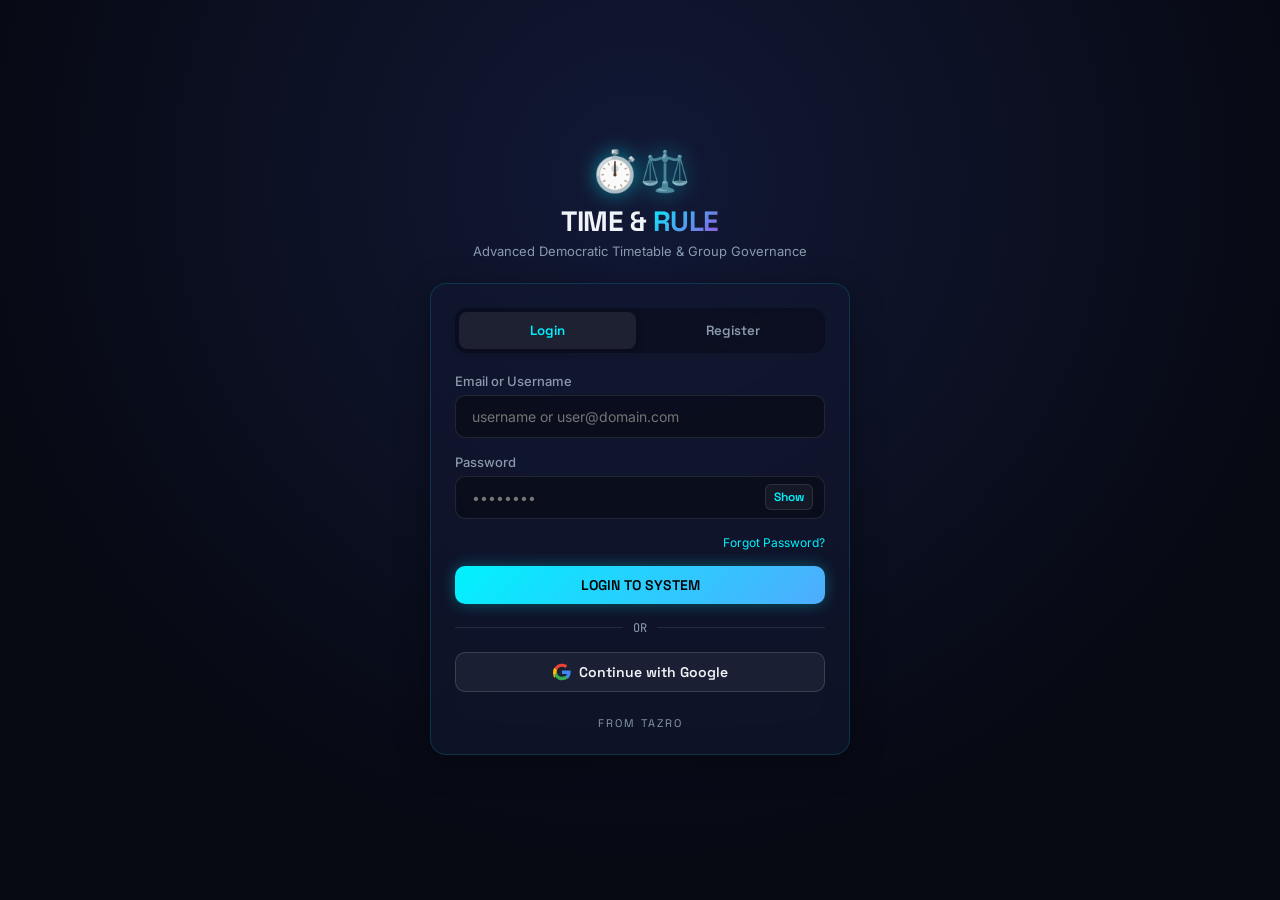
==== Public/index.html @ 122e426e "Add files via upload" ====
<!DOCTYPE html>
<html lang="en">
<head>
    <meta charset="UTF-8">
    <meta name="viewport" content="width=device-width, initial-scale=1.0, maximum-scale=1.0, user-scalable=no">
    <title>TIME & RULE</title>
    <link rel="preconnect" href="https://fonts.googleapis.com">
    <link rel="preconnect" href="https://fonts.gstatic.com" crossorigin>
    <link href="https://fonts.googleapis.com/css2?family=Inter:wght@300;400;500;600;700&family=JetBrains+Mono:wght@400;500;700&family=Space+Grotesk:wght@500;700&display=swap" rel="stylesheet">
    <link rel="stylesheet" href="style.css">
</head>
<body>
    <!-- Global Loading Overlay -->
    <div id="global-loader" class="loader-overlay hidden">
        <div class="loader-spinner"></div>
        <p>Processing...</p>
    </div>

    <!-- Network Offline Overlay -->
    <div id="network-overlay" class="network-overlay hidden">
        <div style="text-align:center; padding:20px;">
            <h1 style="color:var(--accent-danger); font-size:32px; margin-bottom:10px;">CONNECTION LOST</h1>
            <p style="color:var(--text-muted);">Please check your internet connection. Unable to reach TIME & RULE servers.</p>
        </div>
    </div>

    <!-- Toast Notification Container -->
    <div id="toast-container"></div>

    <!-- Modal System Container -->
    <div id="modal-backdrop" class="modal-backdrop hidden">
        <div id="modal-box" class="glass-modal"></div>
    </div>

    <!-- AUTHENTICATION VIEW -->
    <div id="auth-view" class="view-container active">
        <div class="auth-wrapper">
            <div class="auth-header">
                <div class="brand-logo">⏱️⚖️</div>
                <h1>TIME & <span class="gradient-text">RULE</span></h1>
                <p>Advanced Democratic Timetable & Group Governance</p>
            </div>
            
            <div class="glass-card auth-card">
                <div class="auth-tabs">
                    <button type="button" class="tab-btn active" data-target="login-form">Login</button>
                    <button type="button" class="tab-btn" data-target="register-form">Register</button>
                </div>

                <!-- Login Form -->
                <form id="login-form" class="auth-form active" onsubmit="event.preventDefault();">
                    <div class="input-group">
                        <label>Email or Username</label>
                        <input type="text" id="login-email" required placeholder="username or user@domain.com">
                    </div>
                    <div class="input-group">
                        <label>Password</label>
                        <div class="password-field-wrapper">
                            <input type="password" id="login-password" required placeholder="••••••••">
                            <button type="button" class="toggle-pass-btn" onclick="togglePasswordVisibility('login-password', this)">Show</button>
                        </div>
                    </div>
                    <div class="auth-actions-row">
                        <a href="#" id="forgot-password-link">Forgot Password?</a>
                    </div>
                    <button type="submit" class="futuristic-btn primary full-width">LOGIN TO SYSTEM</button>
                    <div class="divider"><span>OR</span></div>
                    <button type="button" id="google-login-btn" class="futuristic-btn secondary full-width">
                        <svg class="google-icon" viewBox="0 0 24 24"><path fill="#EA4335" d="M12 5c1.6 0 3 .6 4.1 1.6l3.1-3.1C17.3 1.8 14.8 1 12 1 7.4 1 3.5 3.6 1.6 7.4l3.7 2.9C6.2 7.1 8.9 5 12 5z"/><path fill="#4285F4" d="M23.5 12.3c0-.8-.1-1.6-.2-2.3H12v4.5h6.5c-.3 1.5-1.1 2.8-2.4 3.7l3.7 2.9c2.2-2 3.7-5 3.7-8.8z"/><path fill="#FBBC05" d="M5.3 14.7c-.2-.7-.4-1.5-.4-2.7s.2-2 .4-2.7L1.6 6.4C.6 8.4 0 10.6 0 13s.6 4.6 1.6 6.6l3.7-2.9z"/><path fill="#34A853" d="M12 23c3.2 0 6-1.1 8-3l-3.7-2.9c-1.1.7-2.5 1.2-4.3 1.2-3.1 0-5.8-2.1-6.7-5.3L1.6 15.9C3.5 19.7 7.4 23 12 23z"/></svg>
                        Continue with Google
                    </button>
                </form>

                <!-- Register Form -->
                <form id="register-form" class="auth-form" onsubmit="event.preventDefault();">
                    <div class="input-group">
                        <label>Username <span class="hint">(3-20 chars, a-z, 0-9, _)</span></label>
                        <input type="text" id="reg-username" required placeholder="rahul_01">
                        <span id="username-status" class="validation-feedback"></span>
                    </div>
                    <div class="input-group">
                        <label>Display Name</label>
                        <input type="text" id="reg-displayname" required placeholder="Rahul Sharma">
                    </div>
                    <div class="input-group">
                        <label>Email Address</label>
                        <input type="email" id="reg-email" required placeholder="user@domain.com">
                    </div>
                    <div class="input-group">
                        <label>Password</label>
                        <div class="password-field-wrapper">
                            <input type="password" id="reg-password" required placeholder="••••••••">
                            <button type="button" class="toggle-pass-btn" onclick="togglePasswordVisibility('reg-password', this)">Show</button>
                        </div>
                    </div>
                    <div class="input-group">
                        <label>Confirm Password</label>
                        <div class="password-field-wrapper">
                            <input type="password" id="reg-confirm" required placeholder="••••••••">
                            <button type="button" class="toggle-pass-btn" onclick="togglePasswordVisibility('reg-confirm', this)">Show</button>
                        </div>
                    </div>
                    <button type="submit" class="futuristic-btn primary full-width">INITIALIZE ACCOUNT</button>
                </form>

                <!-- Meta-Style PNG Brand Footer -->
                <div class="meta-brand-footer">
                    <img src="assets/brand-logo.png" alt="Brand Logo" onerror="this.style.display='none'">
                    <span>FROM TAZRO</span>
                </div>
            </div>
        </div>
    </div>

    <!-- MAIN APP VIEW (Protected) -->
    <div id="main-app-view" class="view-container">
        <!-- Desktop Sidebar Navigation -->
        <aside class="desktop-sidebar">
            <div class="sidebar-brand">
                <span>⏱️</span> <h2>TIME & RULE</h2>
            </div>
            <nav class="sidebar-nav">
                <button type="button" class="nav-item active" data-tab="home"><span>🏠</span> Home</button>
                <button type="button" class="nav-item" data-tab="search"><span>🔍</span> Search</button>
                <button type="button" class="nav-item" data-tab="groups"><span>👥</span> Groups</button>
                <button type="button" class="nav-item" data-tab="requests"><span>📋</span> Requests <span id="badge-requests" class="badge hidden">0</span></button>
                <button type="button" class="nav-item" data-tab="notifications"><span>🔔</span> Notifications <span id="badge-notifications" class="badge hidden">0</span></button>
                <button type="button" class="nav-item" data-tab="settings"><span>⚙️</span> Settings</button>
            </nav>
            <div class="sidebar-user" id="sidebar-user-card">
                <img id="sidebar-user-avatar" src="" alt="Avatar" onclick="openLightbox(userData?.photoURL)" style="cursor:pointer;">
                <div class="user-meta">
                    <h4 id="sidebar-user-name">Loading...</h4>
                    <p id="sidebar-user-handle">@username</p>
                </div>
            </div>
        </aside>

        <!-- Main Content Wrapper -->
        <main class="main-content-wrapper">
            <header class="app-topbar">
                <div class="topbar-left-cluster">
                    <div class="topbar-title" id="current-view-title">Dashboard</div>
                </div>
                <div class="topbar-right-cluster">
                    <div id="connection-status" class="connection-pill offline" title="Connection Status">
                        <span class="status-dot"></span>
                    </div>
                    <img id="topbar-corner-avatar" src="" alt="Profile" class="corner-avatar" title="My Profile" onclick="switchTab('settings')">
                </div>
            </header>

            <!-- Scrollable Tab Content Area -->
            <div class="tab-content-container">
                
                <!-- HOME TAB -->
                <section id="tab-home" class="tab-pane active">
                    <div class="welcome-banner glass-card">
                        <div>
                            <h2 id="welcome-heading">Welcome back</h2>
                            <p>Monitor your timetables, participate in democratic group votes, and track discipline.</p>
                        </div>
                        <div class="banner-actions">
                            <button type="button" id="btn-open-create-group" class="futuristic-btn primary">Create Group</button>
                            <button type="button" id="btn-open-join-group" class="futuristic-btn secondary">Join Group</button>
                        </div>
                    </div>

                    <div class="dashboard-grid">
                        <div class="dashboard-col">
                            <h3>My Active Groups</h3>
                            <div id="my-groups-list" class="cards-grid">
                                <div class="empty-state">No groups joined yet. Create or join one to begin.</div>
                            </div>
                        </div>
                    </div>
                </section>

                <!-- SEARCH TAB -->
                <section id="tab-search" class="tab-pane">
                    <h3>Search</h3>
                    <div class="glass-card" style="margin-top: 16px;">
                        <div class="input-group">
                            <input type="text" id="global-search-input" placeholder="Search people (username/name) or exact Group Name / 10-digit Group ID...">
                        </div>
                        <div class="search-filter-tabs">
                            <button type="button" class="search-filter-btn active" data-filter="all">All</button>
                            <button type="button" class="search-filter-btn" data-filter="people">People</button>
                            <button type="button" class="search-filter-btn" data-filter="groups">Groups</button>
                        </div>
                        <div id="global-search-results" class="vertical-stack" style="margin-top: 16px;">
                            <div class="empty-state">Type username, exact group name or 10-digit Group ID to explore.</div>
                        </div>
                    </div>
                </section>

                <!-- GROUPS TAB -->
                <section id="tab-groups" class="tab-pane">
                    <div id="groups-container"></div>
                </section>

                <!-- REQUESTS TAB -->
                <section id="tab-requests" class="tab-pane">
                    <h3>Request Box & Approvals</h3>
                    <div id="requests-list" class="vertical-stack">
                        <div class="empty-state">No pending requests found.</div>
                    </div>
                </section>

                <!-- NOTIFICATIONS TAB -->
                <section id="tab-notifications" class="tab-pane">
                    <div class="section-header-row">
                        <h3>Notifications</h3>
                        <button type="button" id="mark-all-read-btn" class="futuristic-btn small secondary">Mark all read</button>
                    </div>
                    <div id="notifications-list" class="vertical-stack">
                        <div class="empty-state">No notifications right now.</div>
                    </div>
                </section>

                <!-- SETTINGS TAB -->
                <section id="tab-settings" class="tab-pane">
                    <div id="settings-root-container"></div>
                </section>

            </div>
        </main>

        <!-- Mobile Bottom Navigation Bar -->
        <nav class="mobile-bottom-nav">
            <button type="button" class="mobile-nav-item active" data-tab="home"><span>🏠</span> Home</button>
            <button type="button" class="mobile-nav-item" data-tab="search"><span>🔍</span> Search</button>
            <button type="button" class="mobile-nav-item" data-tab="groups"><span>👥</span> Groups</button>
            <button type="button" class="mobile-nav-item" data-tab="requests"><span>📋</span> Requests <span id="mobile-badge-requests" class="badge hidden">0</span></button>
            <button type="button" class="mobile-nav-item" data-tab="notifications"><span>🔔</span> Alerts <span id="mobile-badge-notifications" class="badge hidden">0</span></button>
            <button type="button" class="mobile-nav-item" data-tab="settings"><span>⚙️</span> Settings</button>
        </nav>
    </div>

    <!-- Firebase SDK & App Logic -->
    <script type="module" src="config.js"></script>
    <script type="module" src="app.js"></script>
</body>
</html>
---- Public/style.css ----
/* ==========================================
   TIME & RULE - Futuristic CSS Theme
   ========================================== */

:root {
    --bg-primary: #070913;
    --bg-secondary: #0e1326;
    --bg-card: rgba(14, 19, 38, 0.7);
    --glass-bg: rgba(18, 24, 48, 0.65);
    --border-glass: rgba(0, 242, 254, 0.15);
    --border-glow: rgba(0, 242, 254, 0.4);
    
    --accent-cyan: #00f2fe;
    --accent-blue: #4facfe;
    --accent-purple: #9b51e0;
    --accent-danger: #ff4b5c;
    --accent-success: #00e676;
    --accent-warning: #ffb300;
    
    --text-main: #f0f4f8;
    --text-muted: #8a99ad;
    
    --font-sans: 'Inter', sans-serif;
    --font-heading: 'Space Grotesk', sans-serif;
    --font-mono: 'JetBrains Mono', monospace;
    
    --sidebar-width: 260px;
    --topbar-height: 70px;
    --transition: all 0.3s cubic-bezier(0.25, 0.8, 0.25, 1);
}

* {
    box-sizing: border-box;
    margin: 0;
    padding: 0;
}

body {
    background-color: var(--bg-primary);
    color: var(--text-main);
    font-family: var(--font-sans);
    min-height: 100vh;
    overflow-x: hidden;
}

h1, h2, h3, h4, h5, h6 {
    font-family: var(--font-heading);
    letter-spacing: -0.5px;
}

/* Global Loader Overlay */
.loader-overlay, .network-overlay {
    position: fixed;
    inset: 0;
    background: rgba(7, 9, 19, 0.88);
    backdrop-filter: blur(10px);
    z-index: 99999;
    display: flex;
    flex-direction: column;
    align-items: center;
    justify-content: center;
    gap: 16px;
    color: var(--accent-cyan);
    font-family: var(--font-heading);
}
.loader-spinner {
    width: 48px;
    height: 48px;
    border: 3px solid rgba(0, 242, 254, 0.2);
    border-top-color: var(--accent-cyan);
    border-radius: 50%;
    animation: spin 0.8s linear infinite;
}
@keyframes spin { to { transform: rotate(360deg); } }

/* Topbar Right Cluster & Connection Dot */
.topbar-right-cluster {
    display: flex;
    align-items: center;
    gap: 12px;
}
.connection-pill {
    display: flex;
    align-items: center;
    justify-content: center;
    width: 26px;
    height: 26px;
    border-radius: 50%;
    backdrop-filter: blur(10px);
    border: 1px solid rgba(255,255,255,0.1);
}
.connection-pill.online { background: rgba(0, 230, 118, 0.15); border-color: rgba(0, 230, 118, 0.4); }
.connection-pill.offline { background: rgba(255, 75, 92, 0.15); border-color: rgba(255, 75, 92, 0.4); }
.status-dot { width: 9px; height: 9px; border-radius: 50%; background: currentColor; box-shadow: 0 0 8px currentColor; }
.connection-pill.online .status-dot { color: var(--accent-success); background: var(--accent-success); }
.connection-pill.offline .status-dot { color: var(--accent-danger); background: var(--accent-danger); }

/* Utility Classes */
.hidden { display: none !important; }
.gradient-text { background: linear-gradient(135deg, var(--accent-cyan), var(--accent-purple)); -webkit-background-clip: text; -webkit-text-fill-color: transparent; }
.vertical-stack { display: flex; flex-direction: column; gap: 16px; margin-top: 16px; }

/* Glass Cards */
.glass-card {
    background: var(--glass-bg);
    backdrop-filter: blur(16px);
    -webkit-backdrop-filter: blur(16px);
    border: 1px solid var(--border-glass);
    border-radius: 16px;
    padding: 24px;
    box-shadow: 0 8px 32px rgba(0, 0, 0, 0.37);
    transition: var(--transition);
}
.glass-card:hover {
    border-color: var(--border-glow);
    box-shadow: 0 8px 32px rgba(0, 242, 254, 0.1);
}

/* Futuristic Buttons */
.futuristic-btn {
    font-family: var(--font-heading);
    font-weight: 600;
    padding: 10px 20px;
    border-radius: 10px;
    border: none;
    cursor: pointer;
    transition: var(--transition);
    display: inline-flex;
    align-items: center;
    justify-content: center;
    gap: 8px;
    font-size: 14px;
}
.futuristic-btn.primary {
    background: linear-gradient(135deg, var(--accent-cyan), var(--accent-blue));
    color: #000;
    box-shadow: 0 0 15px rgba(0, 242, 254, 0.3);
}
.futuristic-btn.primary:hover {
    box-shadow: 0 0 25px rgba(0, 242, 254, 0.6);
    transform: translateY(-2px);
}
.futuristic-btn.secondary {
    background: rgba(255, 255, 255, 0.05);
    color: var(--text-main);
    border: 1px solid rgba(255, 255, 255, 0.15);
}
.futuristic-btn.secondary:hover {
    background: rgba(255, 255, 255, 0.1);
    border-color: var(--accent-cyan);
}
.futuristic-btn.danger {
    background: rgba(255, 75, 92, 0.15);
    color: var(--accent-danger);
    border: 1px solid rgba(255, 75, 92, 0.3);
}
.futuristic-btn.danger:hover {
    background: var(--accent-danger);
    color: #fff;
}
.futuristic-btn.small { padding: 6px 12px; font-size: 12px; border-radius: 8px; }
.full-width { width: 100%; }

/* Inputs & Password Fields */
.input-group {
    display: flex;
    flex-direction: column;
    gap: 6px;
    margin-bottom: 16px;
}
.input-group label {
    font-size: 13px;
    font-weight: 500;
    color: var(--text-muted);
}
.input-group input, .input-group textarea, .input-group select {
    background: rgba(7, 9, 19, 0.6);
    border: 1px solid rgba(255, 255, 255, 0.1);
    border-radius: 10px;
    padding: 12px 16px;
    color: var(--text-main);
    font-family: var(--font-sans);
    font-size: 14px;
    transition: var(--transition);
}
.input-group input:focus, .input-group textarea:focus, .input-group select:focus {
    outline: none;
    border-color: var(--accent-cyan);
    box-shadow: 0 0 10px rgba(0, 242, 254, 0.2);
}
.password-field-wrapper {
    position: relative;
    display: flex;
    align-items: center;
}
.password-field-wrapper input {
    width: 100%;
    padding-right: 45px;
}
.toggle-pass-btn {
    position: absolute;
    right: 12px;
    background: rgba(255, 255, 255, 0.05); /* Optional: halka background */
    border: 1px solid rgba(255, 255, 255, 0.1);
    color: var(--accent-cyan); /* Text color clearly visible ho */
    font-family: var(--font-heading);
    font-size: 12px;
    font-weight: 600;
    padding: 4px 8px;
    border-radius: 6px;
    cursor: pointer;
    transition: var(--transition);
}

.toggle-pass-btn:hover {
    background: rgba(0, 242, 254, 0.15);
    border-color: var(--accent-cyan);
}


.hint { font-size: 11px; color: var(--text-muted); }
.validation-feedback { font-size: 12px; font-family: var(--font-mono); margin-top: 2px; }
.validation-feedback.valid { color: var(--accent-success); }
.validation-feedback.invalid { color: var(--accent-danger); }

/* View Containers */
.view-container { display: none; width: 100%; min-height: 100vh; }
.view-container.active { display: flex; }

/* AUTH VIEW & META BRAND FOOTER */
#auth-view {
    align-items: center;
    justify-content: center;
    padding: 20px;
    background: radial-gradient(circle at 50% 20%, #121936 0%, var(--bg-primary) 70%);
}
.auth-wrapper { width: 100%; max-width: 420px; }
.auth-header { text-align: center; margin-bottom: 24px; }
.brand-logo { font-size: 40px; margin-bottom: 8px; filter: drop-shadow(0 0 10px rgba(0,242,254,0.5)); }
.auth-header h1 { font-size: 28px; font-weight: 700; }
.auth-header p { color: var(--text-muted); font-size: 13px; margin-top: 4px; }

.auth-tabs { display: flex; gap: 8px; margin-bottom: 20px; background: rgba(0,0,0,0.3); padding: 4px; border-radius: 12px; }
.tab-btn { flex: 1; background: transparent; border: none; color: var(--text-muted); font-family: var(--font-heading); font-weight: 600; padding: 10px; border-radius: 8px; cursor: pointer; transition: var(--transition); }
.tab-btn.active { background: rgba(255,255,255,0.08); color: var(--accent-cyan); box-shadow: 0 2px 8px rgba(0,0,0,0.2); }
.auth-form { display: none; }
.auth-form.active { display: block; }
.auth-actions-row { display: flex; justify-content: flex-end; margin-bottom: 16px; }
.auth-actions-row a { color: var(--accent-cyan); font-size: 12px; text-decoration: none; }
.auth-actions-row a:hover { text-decoration: underline; }
.divider { display: flex; align-items: center; text-align: center; margin: 16px 0; color: var(--text-muted); font-size: 12px; font-family: var(--font-mono); }
.divider::before, .divider::after { content: ''; flex: 1; border-bottom: 1px solid rgba(255,255,255,0.1); }
.divider span { padding: 0 10px; }
.google-icon { width: 18px; height: 18px; }

.meta-brand-footer {
    display: flex;
    flex-direction: column;
    align-items: center;
    justify-content: center;
    gap: 6px;
    margin-top: 24px;
    font-family: var(--font-heading);
    font-size: 11px;
    letter-spacing: 2px;
    color: var(--text-muted);
}
.meta-brand-footer img {
    height: 35px;
    object-fit: contain;
    filter: drop-shadow(0 0 8px rgba(0,242,254,0.3));
}

/* MAIN APP VIEW */
#main-app-view { width: 100vw; height: 100vh; overflow: hidden; }

/* Desktop Sidebar */
.desktop-sidebar {
    width: var(--sidebar-width);
    background: var(--bg-secondary);
    border-right: 1px solid rgba(255, 255, 255, 0.08);
    display: flex;
    flex-direction: column;
    padding: 24px 16px;
    z-index: 100;
}
.sidebar-brand { display: flex; align-items: center; gap: 12px; padding-bottom: 24px; border-bottom: 1px solid rgba(255,255,255,0.08); }
.sidebar-brand span { font-size: 24px; }
.sidebar-brand h2 { font-size: 18px; font-weight: 700; background: linear-gradient(135deg, var(--accent-cyan), var(--accent-purple)); -webkit-background-clip: text; -webkit-text-fill-color: transparent; }

.sidebar-nav { display: flex; flex-direction: column; gap: 6px; margin-top: 24px; flex: 1; }
.nav-item { display: flex; align-items: center; gap: 12px; background: transparent; border: none; color: var(--text-muted); font-family: var(--font-heading); font-size: 14px; font-weight: 600; padding: 12px 16px; border-radius: 12px; cursor: pointer; transition: var(--transition); text-align: left; position: relative; }
.nav-item:hover { color: var(--text-main); background: rgba(255, 255, 255, 0.03); }
.nav-item.active { color: var(--accent-cyan); background: rgba(0, 242, 254, 0.08); border: 1px solid rgba(0, 242, 254, 0.2); }
.badge { background: var(--accent-danger); color: #fff; font-size: 10px; padding: 2px 6px; border-radius: 10px; font-family: var(--font-mono); margin-left: auto; }

.sidebar-user { display: flex; align-items: center; gap: 12px; padding-top: 16px; border-top: 1px solid rgba(255,255,255,0.08); }
.sidebar-user img { width: 40px; height: 40px; border-radius: 50%; object-fit: cover; border: 1px solid var(--accent-cyan); }
.user-meta h4 { font-size: 13px; font-weight: 600; white-space: nowrap; overflow: hidden; text-overflow: ellipsis; max-width: 140px; }
.user-meta p { font-size: 11px; color: var(--text-muted); }

/* Main Content Wrapper */
.main-content-wrapper { flex: 1; display: flex; flex-direction: column; height: 100vh; overflow: hidden; background: var(--bg-primary); }
.app-topbar { height: var(--topbar-height); border-bottom: 1px solid rgba(255,255,255,0.08); display: flex; align-items: center; justify-content: space-between; padding: 0 32px; background: rgba(7, 9, 19, 0.8); backdrop-filter: blur(10px); }
.topbar-left-cluster { display: flex; align-items: center; gap: 20px; }
.topbar-title { font-family: var(--font-heading); font-size: 20px; font-weight: 700; }
.corner-avatar { width: 36px; height: 36px; border-radius: 50%; object-fit: cover; border: 2px solid var(--accent-cyan); cursor: pointer; transition: var(--transition); }
.corner-avatar:hover { transform: scale(1.05); box-shadow: 0 0 10px rgba(0,242,254,0.5); }

.tab-content-container { flex: 1; overflow-y: auto; padding: 32px; position: relative; }
.tab-pane { display: none; }
.tab-pane.active { display: block; animation: fadeIn 0.3s ease; }

@keyframes fadeIn { from { opacity: 0; transform: translateY(6px); } to { opacity: 1; transform: translateY(0); } }

/* Mobile Bottom Navigation */
.mobile-bottom-nav { display: none; position: fixed; bottom: 0; left: 0; right: 0; height: 65px; background: rgba(14, 19, 38, 0.9); backdrop-filter: blur(15px); border-top: 1px solid rgba(255, 255, 255, 0.08); z-index: 1000; justify-content: space-around; align-items: center; padding: 0 8px; }
.mobile-nav-item { display: flex; flex-direction: column; align-items: center; gap: 3px; background: transparent; border: none; color: var(--text-muted); font-size: 10px; font-family: var(--font-heading); font-weight: 600; cursor: pointer; position: relative; }
.mobile-nav-item span:first-child { font-size: 18px; }
.mobile-nav-item.active { color: var(--accent-cyan); }
.mobile-nav-item .badge { position: absolute; top: -4px; right: 2px; }

/* Dashboard Home */
.welcome-banner { display: flex; justify-content: space-between; align-items: center; margin-bottom: 32px; background: linear-gradient(135deg, rgba(18,24,48,0.8), rgba(0,242,254,0.05)); border: 1px solid rgba(0,242,254,0.2); }
.welcome-banner h2 { font-size: 24px; margin-bottom: 6px; }
.welcome-banner p { color: var(--text-muted); font-size: 14px; }
.banner-actions { display: flex; gap: 12px; }
.cards-grid { display: grid; grid-template-columns: repeat(auto-fill, minmax(280px, 1fr)); gap: 20px; margin-top: 16px; }

/* Search Filter Tabs */
.search-filter-tabs { display: flex; gap: 8px; margin-top: 12px; }
.search-filter-btn { background: rgba(255,255,255,0.03); border: 1px solid rgba(255,255,255,0.1); color: var(--text-muted); padding: 6px 14px; border-radius: 8px; font-size: 12px; cursor: pointer; font-family: var(--font-heading); }
.search-filter-btn.active { background: rgba(0,242,254,0.1); color: var(--accent-cyan); border-color: var(--accent-cyan); }

/* Settings Nested Sub-menu Styles */
.settings-menu-list {
    display: flex;
    flex-direction: column;
    gap: 12px;
    max-width: 600px;
}
.settings-menu-item {
    background: var(--glass-card);
    border: 1px solid var(--border-glass);
    border-radius: 12px;
    padding: 16px 20px;
    display: flex;
    justify-content: space-between;
    align-items: center;
    cursor: pointer;
    transition: var(--transition);
    font-family: var(--font-heading);
    font-weight: 600;
}
.settings-menu-item:hover {
    border-color: var(--accent-cyan);
    background: rgba(0, 242, 254, 0.05);
}
.profile-preview-card {
    display: flex;
    align-items: center;
    gap: 16px;
    background: rgba(0,0,0,0.2);
    padding: 16px;
    border-radius: 12px;
    max-width: 600px;
    margin-bottom: 16px;
}
#settings-avatar-preview {
    width: 64px;
    height: 64px;
    border-radius: 50%;
    object-fit: cover;
    border: 2px solid var(--accent-cyan);
}

/* Group Cards & Dashboard */
.group-card { background: var(--glass-card); border: 1px solid var(--border-glass); border-radius: 16px; padding: 20px; display: flex; flex-direction: column; gap: 12px; cursor: pointer; transition: var(--transition); position: relative; overflow: hidden; }
.group-card:hover { border-color: var(--accent-cyan); transform: translateY(-3px); box-shadow: 0 10px 25px rgba(0,242,254,0.15); }
.group-card-header { display: flex; align-items: center; gap: 12px; }
.group-avatar-sm, .user-avatar-sm { width: 48px; height: 48px; border-radius: 12px; background: linear-gradient(135deg, var(--accent-cyan), var(--accent-purple)); display: flex; align-items: center; justify-content: center; font-size: 20px; font-weight: 700; color: #000; overflow: hidden; border: 1px solid var(--border-glass); }
.group-avatar-sm img, .user-avatar-sm img { width: 100%; height: 100%; object-fit: cover; }
.group-card-info h4 { font-size: 16px; font-weight: 700; }
.group-card-info p { font-size: 12px; color: var(--text-muted); }
.group-card-body { font-size: 13px; color: var(--text-muted); }
.group-card-footer { display: flex; justify-content: space-between; align-items: center; margin-top: auto; padding-top: 12px; border-top: 1px solid rgba(255,255,255,0.05); font-size: 12px; font-family: var(--font-mono); }

/* Empty States */
.empty-state { text-align: center; padding: 40px; color: var(--text-muted); font-style: italic; background: rgba(255,255,255,0.01); border-radius: 12px; border: 1px dashed rgba(255,255,255,0.08); }

/* Toast Notifications */
#toast-container { position: fixed; bottom: 80px; right: 20px; z-index: 9999; display: flex; flex-direction: column; gap: 10px; max-width: 350px; }
.toast { background: var(--bg-secondary); border: 1px solid var(--border-glass); border-left: 4px solid var(--accent-cyan); padding: 14px 18px; border-radius: 10px; box-shadow: 0 10px 30px rgba(0,0,0,0.5); font-size: 13px; animation: slideInToast 0.3s cubic-bezier(0.175, 0.885, 0.32, 1.275); }
.toast.success { border-left-color: var(--accent-success); }
.toast.danger { border-left-color: var(--accent-danger); }
.toast.warning { border-left-color: var(--accent-warning); }
@keyframes slideInToast { from { opacity: 0; transform: translateX(50px); } to { opacity: 1; transform: translateX(0); } }

/* Modal Backdrops */
.modal-backdrop { position: fixed; inset: 0; background: rgba(7, 9, 19, 0.85); backdrop-filter: blur(8px); z-index: 10000; display: flex; align-items: center; justify-content: center; padding: 20px; }
.glass-modal { background: #0e1326; border: 1px solid var(--border-glow); border-radius: 20px; width: 100%; max-width: 500px; max-height: 90vh; overflow-y: auto; padding: 30px; box-shadow: 0 20px 50px rgba(0, 242, 254, 0.2); animation: scaleUp 0.3s cubic-bezier(0.175, 0.885, 0.32, 1.275); }
@keyframes scaleUp { from { opacity: 0; transform: scale(0.9); } to { opacity: 1; transform: scale(1); } }
.modal-header { display: flex; justify-content: space-between; align-items: center; margin-bottom: 20px; }
.modal-header h3 { font-size: 20px; }
.close-modal-btn { background: transparent; border: none; color: var(--text-muted); font-size: 22px; cursor: pointer; }
.close-modal-btn:hover { color: var(--text-main); }

/* Group Details & Chat */
.group-dashboard-header { display: flex; justify-content: space-between; align-items: center; margin-bottom: 24px; background: var(--glass-card); padding: 20px; border-radius: 16px; border: 1px solid var(--border-glass); }
.group-title-row { display: flex; align-items: center; gap: 16px; }
.group-big-avatar { width: 64px; height: 64px; border-radius: 16px; background: linear-gradient(135deg, var(--accent-cyan), var(--accent-purple)); display: flex; align-items: center; justify-content: center; font-size: 28px; font-weight: 700; color: #000; overflow: hidden; position: relative; }
.group-big-avatar img { width: 100%; height: 100%; object-fit: cover; }
.group-nav-tabs { display: flex; gap: 8px; margin-bottom: 20px; border-bottom: 1px solid rgba(255,255,255,0.08); padding-bottom: 10px; overflow-x: auto; }
.group-sub-tab { background: transparent; border: none; color: var(--text-muted); font-family: var(--font-heading); font-weight: 600; padding: 8px 16px; border-radius: 8px; cursor: pointer; white-space: nowrap; transition: var(--transition); }
.group-sub-tab.active { color: var(--accent-cyan); background: rgba(0,242,254,0.1); }

/* Group 3-Dot Options Dropdown */
.group-options-wrapper { position: relative; display: inline-block; }
.group-three-dots-btn { background: rgba(255,255,255,0.05); border: 1px solid var(--border-glass); color: var(--text-main); width: 36px; height: 36px; border-radius: 50%; font-size: 18px; cursor: pointer; display: flex; align-items: center; justify-content: center; transition: var(--transition); }
.group-three-dots-btn:hover { border-color: var(--accent-cyan); background: rgba(0,242,254,0.1); }
.group-options-dropdown { position: absolute; right: 0; top: 45px; background: #0e1326; border: 1px solid var(--border-glow); border-radius: 12px; width: 220px; box-shadow: 0 10px 30px rgba(0,0,0,0.5); z-index: 500; display: none; flex-direction: column; overflow: hidden; }
.group-options-dropdown.show { display: flex; }
.group-dropdown-item { padding: 12px 16px; font-size: 13px; font-family: var(--font-heading); cursor: pointer; border-bottom: 1px solid rgba(255,255,255,0.05); transition: var(--transition); display: flex; align-items: center; gap: 8px; }
.group-dropdown-item:hover { background: rgba(0,242,254,0.1); color: var(--accent-cyan); }
.group-dropdown-item.danger { color: var(--accent-danger); }
.group-dropdown-item.danger:hover { background: rgba(255,75,92,0.1); }

.live-activity-card { background: linear-gradient(135deg, rgba(0,242,254,0.1), rgba(155,81,224,0.1)); border: 1px solid var(--accent-cyan); border-radius: 16px; padding: 24px; margin-bottom: 24px; display: flex; justify-content: space-between; align-items: center; flex-wrap: wrap; gap: 16px; }
.live-badge { background: var(--accent-cyan); color: #000; font-family: var(--font-mono); font-size: 11px; font-weight: 700; padding: 4px 10px; border-radius: 20px; text-transform: uppercase; box-shadow: 0 0 10px rgba(0,242,254,0.5); }

.chat-box-container { display: flex; flex-direction: column; height: 500px; background: var(--glass-card); border-radius: 16px; border: 1px solid var(--border-glass); overflow: hidden; }
.chat-messages-scroll { flex: 1; padding: 20px; overflow-y: auto; display: flex; flex-direction: column; gap: 12px; }
.chat-msg { max-width: 70%; padding: 12px 16px; border-radius: 14px; font-size: 13px; position: relative; user-select: none; }
.chat-msg.incoming { align-self: flex-start; background: rgba(255,255,255,0.05); border: 1px solid rgba(255,255,255,0.08); border-top-left-radius: 2px; }
.chat-msg.outgoing { align-self: flex-end; background: linear-gradient(135deg, rgba(0,242,254,0.2), rgba(79,172,254,0.2)); border: 1px solid rgba(0,242,254,0.3); border-top-right-radius: 2px; }
.chat-msg .sender-name { font-size: 11px; font-weight: 600; color: var(--accent-cyan); margin-bottom: 4px; }
.chat-msg .timestamp { font-size: 9px; color: var(--text-muted); float: right; margin-left: 10px; margin-top: 4px; font-family: var(--font-mono); }
.chat-input-row { display: flex; padding: 12px; background: rgba(7,9,19,0.8); border-top: 1px solid rgba(255,255,255,0.08); gap: 10px; }
.chat-input-row input { flex: 1; background: rgba(255,255,255,0.05); border: 1px solid rgba(255,255,255,0.1); border-radius: 8px; padding: 10px 14px; color: var(--text-main); font-size: 13px; }
.chat-input-row input:focus { outline: none; border-color: var(--accent-cyan); }

/* ==========================================
   Digital Register / Ledger Table Styles
   ========================================== */
.register-container {
    background: var(--glass-card);
    border: 1px solid var(--border-glass);
    border-radius: 16px;
    padding: 20px;
    overflow-x: auto;
}

.register-table {
    width: 100%;
    border-collapse: collapse;
    font-family: var(--font-mono);
    font-size: 13px;
    text-align: left;
    white-space: nowrap;
}

.register-table th, .register-table td {
    padding: 12px 14px;
    border: 1px solid rgba(255, 255, 255, 0.08);
}

.register-table th {
    background: rgba(0, 242, 254, 0.1);
    color: var(--accent-cyan);
    font-family: var(--font-heading);
    font-weight: 700;
}

.register-table tr:hover {
    background: rgba(255, 255, 255, 0.02);
}

.attendance-badge-p {
    display: inline-block;
    padding: 4px 10px;
    border-radius: 6px;
    background: rgba(0, 230, 118, 0.15);
    color: var(--accent-success);
    font-weight: 700;
    text-align: center;
}

.attendance-badge-a {
    display: inline-block;
    padding: 4px 10px;
    border-radius: 6px;
    background: rgba(255, 75, 92, 0.15);
    color: var(--accent-danger);
    font-weight: 700;
    text-align: center;
}

.attendance-badge-none {
    color: var(--text-muted);
    text-align: center;
}

/* Responsive Media Queries */
@media (max-width: 768px) {
    .desktop-sidebar { display: none; }
    .mobile-bottom-nav { display: flex; }
    .main-content-wrapper { height: calc(100vh - 65px); }
    .app-topbar { padding: 0 16px; }
    .tab-content-container { padding: 16px; padding-bottom: 80px; }
    .welcome-banner { flex-direction: column; align-items: flex-start; gap: 16px; }
    .banner-actions { width: 100%; display: flex; gap: 8px; }
    .banner-actions button { flex: 1; }
}
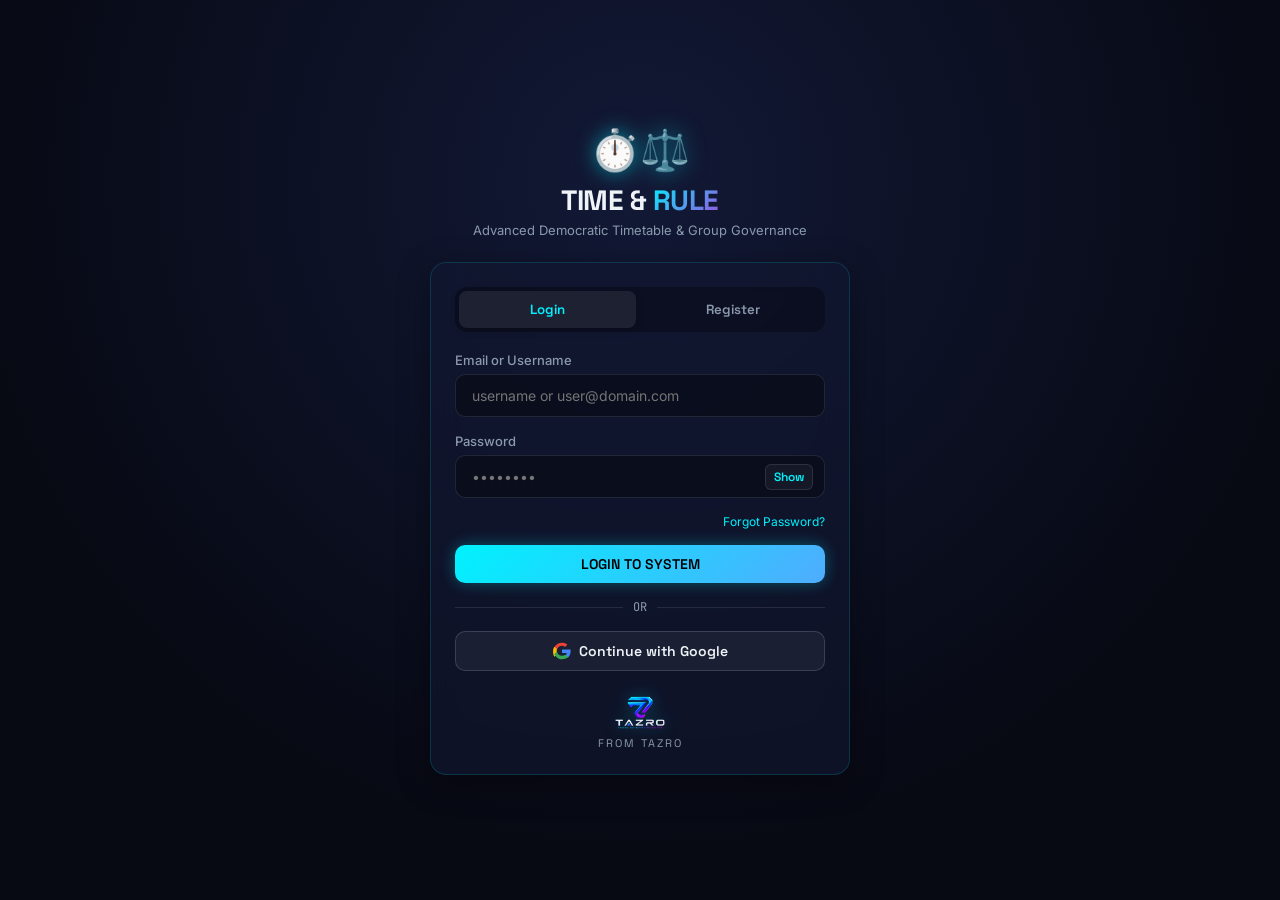
==== commit 211f0b3b: "Add PWA service worker registration to index.html Added PWA service worker registration script to en" ====
--- a/Public/index.html
+++ b/Public/index.html
@@ -8,6 +8,7 @@
     <link rel="preconnect" href="https://fonts.gstatic.com" crossorigin>
     <link href="https://fonts.googleapis.com/css2?family=Inter:wght@300;400;500;600;700&family=JetBrains+Mono:wght@400;500;700&family=Space+Grotesk:wght@500;700&display=swap" rel="stylesheet">
     <link rel="stylesheet" href="style.css">
+    
 </head>
 <body>
     <!-- Global Loading Overlay -->
@@ -240,5 +241,28 @@
     <!-- Firebase SDK & App Logic -->
     <script type="module" src="config.js"></script>
     <script type="module" src="app.js"></script>
+    <!-- PWA Service Worker -->
+<script>
+    if ("serviceWorker" in navigator) {
+        window.addEventListener("load", () => {
+            navigator.serviceWorker
+                .register("./sw.js", {
+                    scope: "./"
+                })
+                .then((registration) => {
+                    console.log(
+                        "TIME & RULE Service Worker registered:",
+                        registration.scope
+                    );
+                })
+                .catch((error) => {
+                    console.error(
+                        "TIME & RULE Service Worker registration failed:",
+                        error
+                    );
+                });
+        });
+    }
+</script>
 </body>
 </html>
